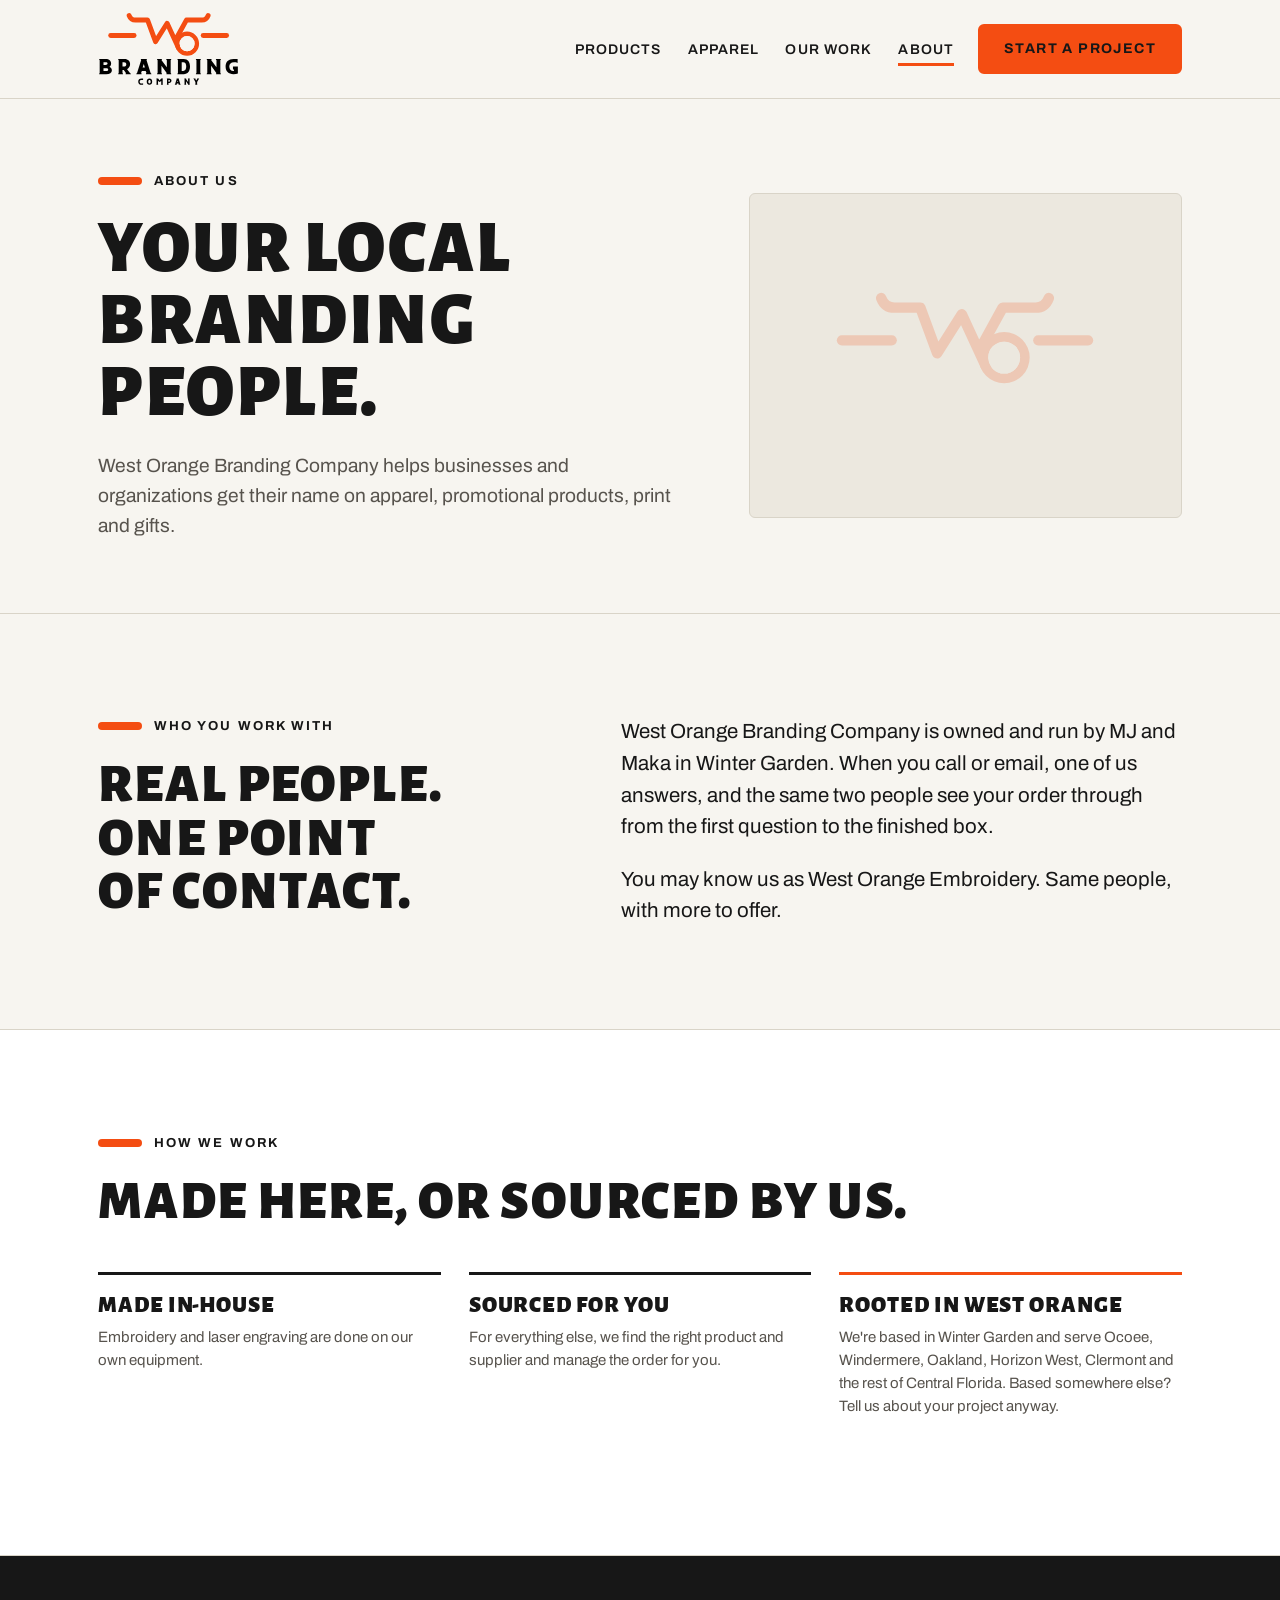
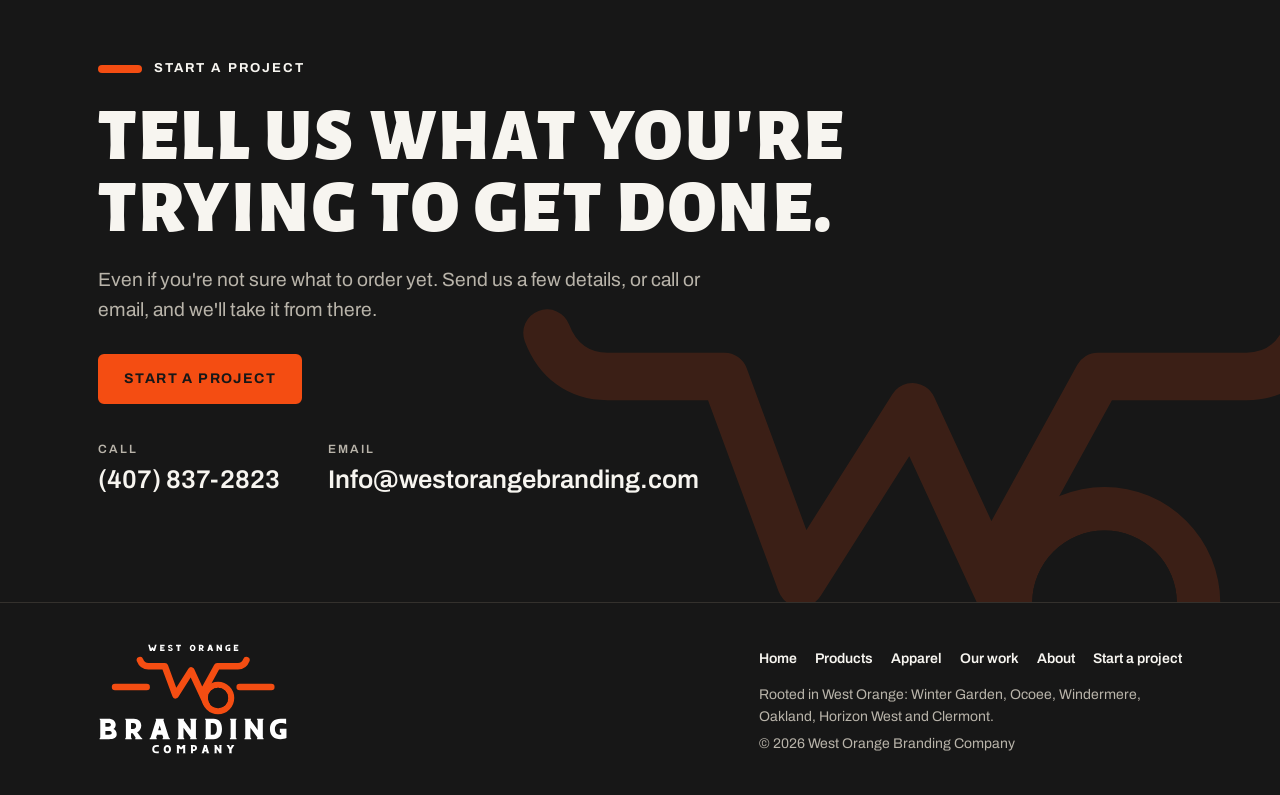
==== about.html @ 49fd9aa2 "Add files via upload" ====
<!doctype html>
<html lang="en">
<head>
<meta charset="utf-8">
<meta name="viewport" content="width=device-width,initial-scale=1,viewport-fit=cover">
<title>About Us | West Orange Branding Company</title>
<meta name="description" content="West Orange Branding Company is a locally owned branding company in Winter Garden, Florida, serving businesses and organizations across West Orange and Central Florida.">
<link rel="canonical" href="https://www.westorangebranding.com/about.html">
<meta property="og:type" content="website">
<meta property="og:title" content="West Orange Branding Company">
<meta property="og:description" content="West Orange Branding Company is a locally owned branding company in Winter Garden, Florida, serving businesses and organizations across West Orange and Central Florida.">
<link rel="icon" type="image/svg+xml" href="favicon.svg">
<link rel="preconnect" href="https://fonts.googleapis.com">
<link rel="preconnect" href="https://fonts.gstatic.com" crossorigin>
<link rel="stylesheet" href="https://fonts.googleapis.com/css2?family=Alegreya+Sans:wght@800;900&family=Archivo:wght@400;500;600;700&display=swap">
<link rel="stylesheet" href="styles.css">
</head>
<body>
<div class="site">
<header class="site-header">
  <div class="wrap">
    <a class="brand" href="index.html" aria-label="West Orange Branding Company, home"><img src="logo-header.svg" alt="WO Branding Company" width="141" height="74"></a>
    <ul class="nav-links"><li><a href="products.html">Products</a></li><li><a href="apparel.html">Apparel</a></li><li><a href="our-work.html">Our work</a></li><li><a href="about.html" aria-current="page">About</a></li></ul>
    <a class="btn btn-primary" href="start-a-project.html">Start a project</a>
  </div>
</header>
<main>
<section class="page-hero split">
  <div class="wrap">
    <div>
      <p class="marker">About us</p>
      <h1 class="display">Your local branding people.</h1>
      <p class="lede">West Orange Branding Company helps businesses and organizations get their name on apparel, promotional products, print and gifts.</p>
    </div>
    <div class="slot r43 "></div>
  </div>
</section>

<section>
  <div class="wrap two">
    <div>
      <p class="marker">Who you work with</p>
      <h2 class="display">Real people. One point of contact.</h2>
    </div>
    <div class="big">
      <p>West Orange Branding Company is owned and run by MJ and Maka in Winter Garden. When you call or email, one of us answers, and the same two people see your order through from the first question to the finished box.</p>
      <p>You may know us as West Orange Embroidery. Same people, with more to offer.</p>
      
    </div>
  </div>
</section>

<section class="alt">
  <div class="wrap">
    <p class="marker">How we work</p>
    <h2 class="display">Made here, or sourced by us.</h2>
    <div class="tiles three">
      <div class="tile"><h3>Made in-house</h3><p>Embroidery and laser engraving are done on our own equipment.</p></div>
      <div class="tile"><h3>Sourced for you</h3><p>For everything else, we find the right product and supplier and manage the order for you.</p></div>
      <div class="tile accent"><h3>Rooted in West Orange</h3><p>We're based in Winter Garden and serve Ocoee, Windermere, Oakland, Horizon West, Clermont and the rest of Central Florida. Based somewhere else? Tell us about your project anyway.</p></div>
    </div>
  </div>
</section>
<section class="dark close">
  <div class="wrap">
    <p class="marker">Start a project</p>
    <h2 class="display">Tell us what you're trying to get done.</h2>
    <p class="lede">Even if you're not sure what to order yet. Send us a few details, or call or email, and we'll take it from there.</p>
    <div class="actions"><a class="btn btn-primary" href="start-a-project.html">Start a project</a></div>
    <dl class="contact">
      <div><dt>Call</dt><dd><a href="tel:+14078372823">(407) 837-2823</a></dd></div>
      <div><dt>Email</dt><dd><a href="mailto:Info@westorangebranding.com">Info@westorangebranding.com</a></dd></div>
    </dl>
  </div>
</section></main>
<footer class="dark">
  <div class="wrap">
    <img src="logo-footer.svg" alt="West Orange Branding Company" width="190" height="112">
    <div>
      <ul class="foot-links"><li><a href="index.html">Home</a></li><li><a href="products.html">Products</a></li><li><a href="apparel.html">Apparel</a></li><li><a href="our-work.html">Our work</a></li><li><a href="about.html">About</a></li><li><a href="start-a-project.html">Start a project</a></li></ul>
      <p>Rooted in West Orange: Winter Garden, Ocoee, Windermere, Oakland, Horizon West and Clermont.</p>
      <p>&copy; 2026 West Orange Branding Company</p>
    </div>
  </div>
</footer></div>
</body>
</html>
---- styles.css ----
/* WOBC site styles.
   Layout: left-aligned grid; the orange capsule bar from the logo marks each section; one dark band closes every page with an oversized WO. */
:root{
  --paper:#F7F5F0;      /* warm white ground */
  --panel:#ECE8DF;      /* photo slots, quiet fills */
  --ink:#171717;        /* text, dark band */
  --ink-soft:#57534D;   /* secondary text */
  --rule:#D9D4C8;       /* hairlines */
  --orange:#F44D12;     /* from the logo master */
  --white:#FFFFFF;
  --on-dark:#F7F5F0;
  --on-dark-soft:#B9B4AA;
  --display:"Alegreya Sans","Optima","Candara","Segoe UI",sans-serif;
  --display-weight:900;
  --body:"Archivo","Helvetica Neue",Arial,sans-serif;
  --gutter:clamp(16px,4vw,48px);
  --max:1180px;
  color-scheme:light;
}
*{box-sizing:border-box}
html{scroll-behavior:smooth}
@media (prefers-reduced-motion:reduce){html{scroll-behavior:auto}}
body{margin:0;background:var(--paper);color:var(--ink);font-family:var(--body);font-size:17px;line-height:1.55;-webkit-font-smoothing:antialiased}
img{max-width:100%}
a{color:inherit}
:focus-visible{outline:3px solid var(--ink);outline-offset:3px}
.dark :focus-visible{outline-color:var(--on-dark)}
.wrap{max-width:var(--max);margin-inline:auto;padding-inline:var(--gutter)}
[id]{scroll-margin-top:120px}

/* review-only material */
.review-bar,.review-only,.todo,.slot .note{display:none}
.review .review-bar,.review .review-only,.review .todo,.review .slot .note{display:block}
.review-bar{background:var(--ink);color:var(--on-dark);font-size:13px}
.review-bar .wrap{padding-block:8px}
.review-bar strong{font-weight:600}
.todo{border:1.5px dashed #B5AE9F;border-radius:6px;background:var(--white);padding:14px 16px;font-size:14px;line-height:1.45;color:var(--ink-soft);max-width:44em;margin:24px 0 0}
.todo b{display:block;color:var(--ink);font-size:12px;letter-spacing:.14em;text-transform:uppercase;margin-bottom:4px}

/* header */
.site-header{position:sticky;top:env(safe-area-inset-top,0px);z-index:10;background:var(--paper);border-bottom:1px solid var(--rule)}
.site-header .wrap{display:flex;flex-wrap:wrap;align-items:center;justify-content:space-between;gap:10px 24px;padding-block:12px}
.brand{display:block;line-height:0}
.brand img{height:74px;width:auto;display:block}
.nav-links{display:flex;gap:26px;list-style:none;margin:0 0 0 auto;padding:0}
.nav-links a{text-decoration:none;font-weight:600;font-size:14px;letter-spacing:.08em;text-transform:uppercase;padding-block:6px;border-bottom:3px solid transparent}
.nav-links a:hover{color:var(--orange)}
.nav-links a[aria-current="page"]{border-bottom-color:var(--orange)}

/* buttons and links */
.btn{display:inline-block;font-family:var(--body);font-weight:700;font-size:14px;letter-spacing:.1em;text-transform:uppercase;text-decoration:none;padding:15px 24px;border-radius:6px;border:2px solid var(--ink);line-height:1.1;white-space:nowrap;cursor:pointer}
.btn-primary{background:var(--orange);border-color:var(--orange);color:var(--ink)}
.btn-primary:hover{background:var(--ink);border-color:var(--ink);color:var(--paper)}
.btn-ghost{background:transparent;color:var(--ink)}
.btn-ghost:hover{background:var(--ink);color:var(--paper)}
.dark .btn-primary:hover{background:var(--on-dark);border-color:var(--on-dark);color:var(--ink)}
.more{display:inline-block;margin-top:14px;font-weight:700;font-size:14px;letter-spacing:.08em;text-transform:uppercase;text-decoration:none;border-bottom:3px solid var(--orange);padding-bottom:2px}
.more:hover{color:var(--orange)}

/* shared type */
.display{font-family:var(--display);font-weight:var(--display-weight);text-transform:uppercase;letter-spacing:.035em;line-height:.98;margin:0;text-wrap:balance}
.wrap .marker{display:flex;align-items:center;gap:12px;font-size:13px;font-weight:700;letter-spacing:.16em;text-transform:uppercase;margin:0 0 22px;max-width:none;color:inherit}
.wrap .marker::before{content:"";width:44px;height:8px;border-radius:4px;background:var(--orange);flex:none}
.lede{font-size:clamp(1.05rem,1.5vw,1.25rem);color:var(--ink-soft);max-width:34em;margin:0}
section{padding-block:clamp(56px,8vw,104px)}
h2.display{font-size:clamp(2rem,4.6vw,3.4rem)}
.alt{background:var(--white);border-block:1px solid var(--rule)}
.head-row{display:flex;flex-wrap:wrap;justify-content:space-between;align-items:flex-end;gap:20px}
.prose p{margin:18px 0 0;font-size:clamp(1.05rem,1.5vw,1.2rem);max-width:32em}

/* photo slots */
.slot{background:var(--panel);border:1px solid var(--rule);border-radius:6px;display:flex;flex-direction:column;justify-content:flex-end;padding:16px;max-width:100%;color:var(--ink-soft);font-size:13px;line-height:1.4;position:relative}
.slot::before{content:"";position:absolute;inset:0;background:url(mark-bars-orange.svg) center 42%/62% auto no-repeat;opacity:.2}
.review .slot{border:1.5px dashed #B5AE9F}
.review .slot::before{opacity:.13}
.slot .note{position:relative}
.slot .note b{display:block;color:var(--ink);font-size:12px;letter-spacing:.14em;text-transform:uppercase;margin-bottom:4px}
.r45{aspect-ratio:4/5}.r11{aspect-ratio:1/1}.r43{aspect-ratio:4/3}.r32{aspect-ratio:3/2}

/* home hero */
.hero{padding-block:clamp(40px,6vw,80px) clamp(48px,7vw,88px)}
.hero .wrap{display:grid;grid-template-columns:minmax(0,1.15fr) minmax(0,.85fr);gap:clamp(28px,5vw,64px);align-items:center}
.hero h1{font-size:clamp(2.7rem,7.4vw,5.9rem)}
.hero h1 em{font-style:normal;color:var(--orange);display:block}
.hero .lede{margin-top:26px}
.actions{display:flex;flex-wrap:wrap;gap:12px;margin-top:32px}
.facts{display:flex;flex-wrap:wrap;gap:8px 28px;list-style:none;padding:22px 0 0;margin:40px 0 0;border-top:1px solid var(--rule);font-size:14px;font-weight:600}
.facts li{display:flex;align-items:center;gap:10px}
.facts li::before{content:"";width:16px;height:5px;border-radius:3px;background:var(--orange)}

/* inner page hero */
.page-hero{padding-block:clamp(40px,6vw,72px) clamp(40px,6vw,72px);border-bottom:1px solid var(--rule)}
.page-hero h1{font-size:clamp(2.4rem,6vw,4.6rem)}
.page-hero .lede{margin-top:22px}
.page-hero.split .wrap{display:grid;grid-template-columns:minmax(0,1.15fr) minmax(0,.85fr);gap:clamp(28px,5vw,64px);align-items:center}

/* two-column text blocks */
.two{display:grid;grid-template-columns:minmax(0,.9fr) minmax(0,1.1fr);gap:clamp(24px,5vw,72px);align-items:start}
.two.media{grid-template-columns:minmax(0,.8fr) minmax(0,1.2fr);align-items:center}
.two .big p{margin:0 0 1em;font-size:clamp(1.05rem,1.6vw,1.3rem);max-width:32em}
.two .big p:last-child{margin-bottom:0}
.aside-note{font-size:15px;color:var(--ink-soft);border-left:3px solid var(--orange);padding-left:14px;margin-top:28px;max-width:34em}

/* text tiles (categories, needs, facts) */
.tiles{display:grid;grid-template-columns:repeat(4,minmax(0,1fr));gap:0 28px;margin-top:44px}
.tiles.three{grid-template-columns:repeat(3,minmax(0,1fr))}
.tiles.two-up{grid-template-columns:repeat(2,minmax(0,1fr))}
.tile{border-top:3px solid var(--ink);padding:18px 0 34px;text-decoration:none;display:block}
.tile h3{font-family:var(--display);font-weight:var(--display-weight);text-transform:uppercase;letter-spacing:.04em;font-size:1.45rem;line-height:1.05;margin:0 0 8px}
.tile p{margin:0;color:var(--ink-soft);font-size:15px}
a.tile:hover{border-top-color:var(--orange)}
a.tile:hover h3{color:var(--orange)}
.tile.accent{border-top-color:var(--orange)}

/* photo cards (collections, apparel types, work) */
.cards{display:grid;grid-template-columns:repeat(4,minmax(0,1fr));gap:40px 24px;margin-top:44px}
.cards.three{grid-template-columns:repeat(3,minmax(0,1fr))}
.card{display:flex;flex-direction:column;min-width:0}
.card h3{font-family:var(--display);font-weight:var(--display-weight);text-transform:uppercase;letter-spacing:.04em;font-size:1.4rem;line-height:1.05;margin:16px 0 6px}
.card p{margin:0;color:var(--ink-soft);font-size:15px}
.card .more{align-self:flex-start;font-size:13px}
.card.solid{background:var(--ink);color:var(--on-dark);border-radius:6px;padding:22px;justify-content:flex-end}
.card.solid h3{margin-top:0}
.card.solid p{color:var(--on-dark-soft)}
.card.solid .more{color:var(--on-dark)}

/* steps */
.steps{display:grid;grid-template-columns:repeat(3,minmax(0,1fr));gap:36px;list-style:none;padding:0;margin:44px 0 0;counter-reset:s}
.steps li{counter-increment:s}
.steps li::before{content:counter(s);font-family:var(--display);font-weight:var(--display-weight);font-size:4.2rem;line-height:.9;color:var(--orange);display:block;margin-bottom:14px}
.steps h3{font-size:1.2rem;font-weight:700;margin:0 0 8px}
.steps p{margin:0;color:var(--ink-soft);font-size:16px}

/* empty state */
.empty{background:var(--white);border:1px solid var(--rule);border-radius:6px;padding:clamp(24px,4vw,44px);max-width:46em}
.empty h2{font-size:clamp(1.6rem,3.4vw,2.4rem)}
.empty p{margin:14px 0 0;color:var(--ink-soft);max-width:34em}

/* form */
.form-grid{display:grid;grid-template-columns:minmax(0,1.3fr) minmax(0,.7fr);gap:clamp(28px,5vw,72px);align-items:start}
form.project{display:grid;grid-template-columns:repeat(2,minmax(0,1fr));gap:18px 20px}
.field{display:flex;flex-direction:column;gap:6px;min-width:0}
.field.full{grid-column:1/-1}
.field label{font-size:14px;font-weight:600}
.field label span{font-weight:400;color:var(--ink-soft)}
.field input,.field select,.field textarea{font:inherit;font-size:16px;color:var(--ink);background:var(--white);border:1.5px solid #B5AE9F;border-radius:6px;padding:12px 12px;width:100%;min-width:0}
.field textarea{min-height:150px;resize:vertical}
.field input:focus,.field select:focus,.field textarea:focus{outline:3px solid var(--ink);outline-offset:1px;border-color:var(--ink)}
.form-foot{grid-column:1/-1;display:flex;flex-wrap:wrap;align-items:center;gap:14px 20px}
.form-foot p{margin:0;font-size:14px;color:var(--ink-soft);max-width:30em}
.status{grid-column:1/-1;margin:0;font-size:15px;font-weight:600;border-left:3px solid var(--orange);padding-left:12px}
.status:empty{display:none}
.side h2{font-size:1.2rem;font-weight:700;margin:0 0 6px}
.side dl{margin:0 0 30px}
.side dt{font-size:12px;letter-spacing:.16em;text-transform:uppercase;color:var(--ink-soft);font-weight:600;margin-top:14px}
.side dd{margin:2px 0 0;font-size:1.15rem;font-weight:600;overflow-wrap:anywhere}
.side dd a{text-decoration:none}
.side dd a:hover{color:var(--orange)}
.side ol{margin:8px 0 0;padding-left:1.2em;color:var(--ink-soft);font-size:15px}
.side li{margin-bottom:6px}

/* closing band */
.dark{background:var(--ink);color:var(--on-dark)}
.close{position:relative;overflow:hidden}
.close::after{content:"";position:absolute;right:-6%;bottom:-22%;width:min(78%,860px);aspect-ratio:654/351;background:url(mark-orange.svg) center/contain no-repeat;opacity:.16;pointer-events:none}
.close .wrap{position:relative;z-index:1}
.close h2{font-size:clamp(2.3rem,6vw,4.6rem)}
.close .lede{color:var(--on-dark-soft);margin-top:20px}
.close .actions{margin-top:30px}
.contact{display:grid;grid-template-columns:repeat(2,minmax(0,max-content));gap:10px 48px;margin:36px 0 0;padding:0}
.contact div{min-width:0}
.contact dt{font-size:12px;letter-spacing:.16em;text-transform:uppercase;color:var(--on-dark-soft);font-weight:600}
.contact dd{margin:2px 0 0;font-size:clamp(1.15rem,2.4vw,1.6rem);font-weight:600;overflow-wrap:anywhere}
.contact dd a{text-decoration:none}
.contact dd a:hover{color:var(--orange)}

/* footer */
footer{border-top:1px solid #34312D}
footer .wrap{display:flex;flex-wrap:wrap;justify-content:space-between;align-items:flex-end;gap:28px;padding-block:40px}
footer img{width:190px;height:auto;display:block}
footer p{margin:0;font-size:14px;color:var(--on-dark-soft);max-width:30em}
footer p + p{margin-top:6px}
.foot-links{display:flex;flex-wrap:wrap;gap:6px 18px;list-style:none;padding:0;margin:0 0 14px;font-size:14px;font-weight:600}
.foot-links a{text-decoration:none}
.foot-links a:hover{color:var(--orange)}

@media (max-width:980px){
  .cards{grid-template-columns:repeat(2,minmax(0,1fr))}
  .cards.three{grid-template-columns:repeat(2,minmax(0,1fr))}
  .tiles{grid-template-columns:repeat(2,minmax(0,1fr))}
}
@media (max-width:900px){
  .nav-links{order:3;width:100%;margin:0;gap:18px;justify-content:space-between}
  .nav-links a{font-size:12px}
  .hero .wrap,.page-hero.split .wrap,.two,.two.media,.form-grid{grid-template-columns:minmax(0,1fr)}
  .hero .slot,.page-hero .slot,.two.media .slot{aspect-ratio:16/10}
  .steps,.tiles.three{grid-template-columns:minmax(0,1fr);gap:28px}
  .tiles.three{gap:0}
  [id]{scroll-margin-top:150px}
}
@media (max-width:520px){
  .brand img{height:58px}
  .site-header .btn{padding:12px 14px;font-size:12px}
  .tiles,.tiles.two-up,.cards,.cards.three{grid-template-columns:minmax(0,1fr)}
  .cards .slot{aspect-ratio:16/10}
  .contact{grid-template-columns:minmax(0,1fr)}
  form.project{grid-template-columns:minmax(0,1fr)}
  .actions .btn{flex:1 1 auto;text-align:center}
}
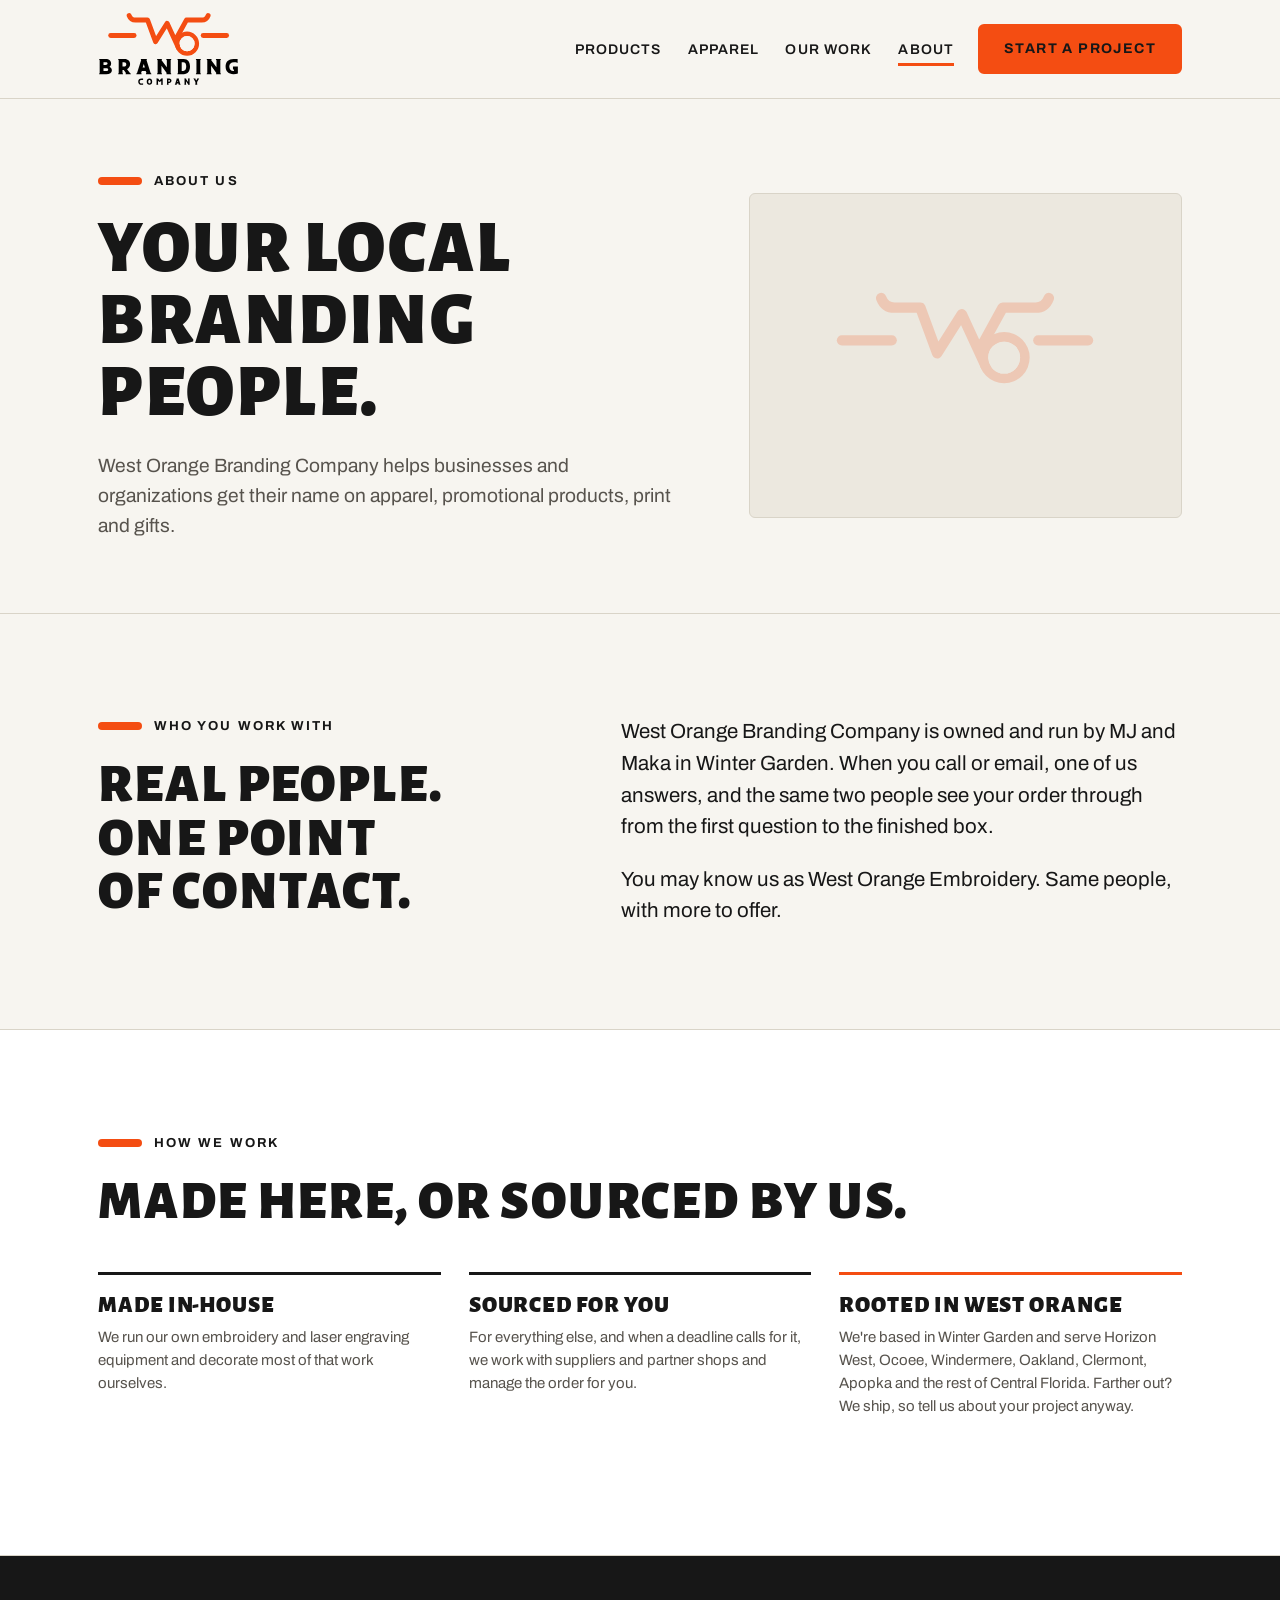
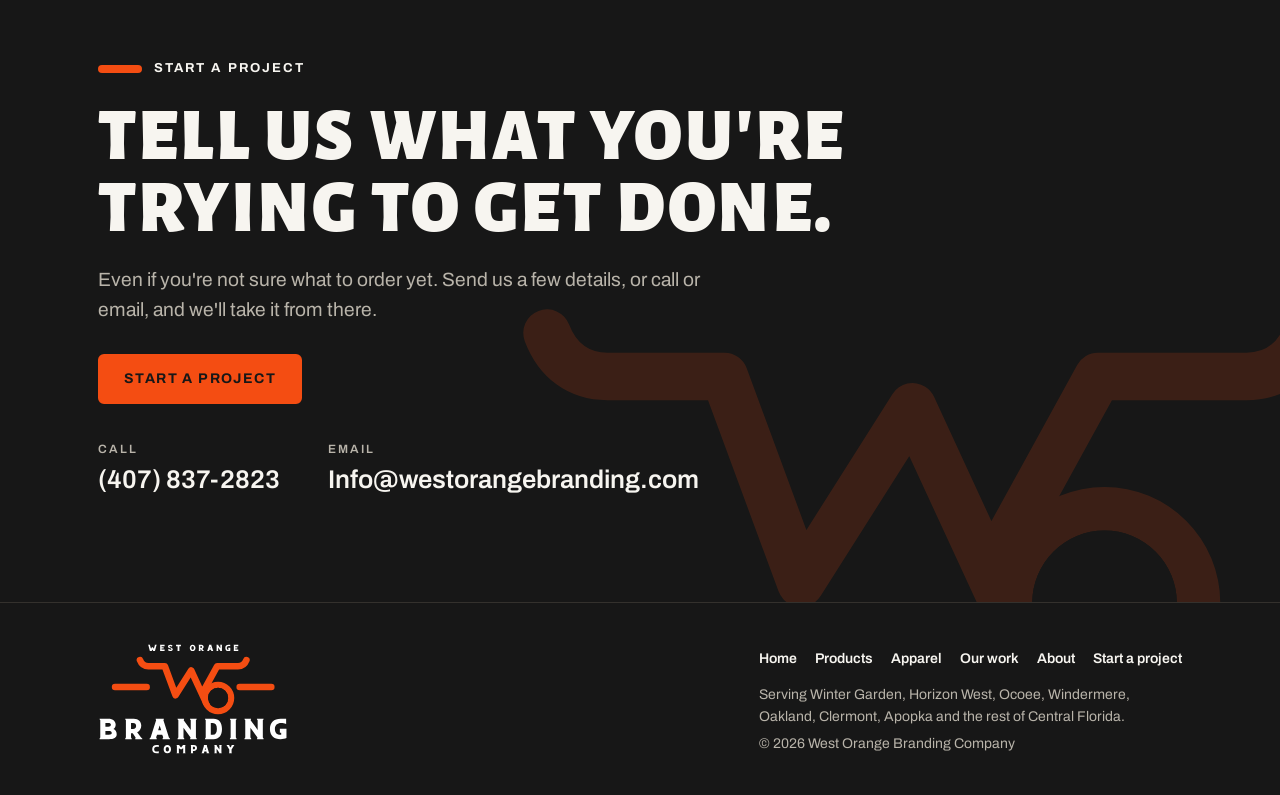
==== commit 59d32995: "Add files via upload" ====
--- a/about.html
+++ b/about.html
@@ -55,9 +55,9 @@
     <p class="marker">How we work</p>
     <h2 class="display">Made here, or sourced by us.</h2>
     <div class="tiles three">
-      <div class="tile"><h3>Made in-house</h3><p>Embroidery and laser engraving are done on our own equipment.</p></div>
-      <div class="tile"><h3>Sourced for you</h3><p>For everything else, we find the right product and supplier and manage the order for you.</p></div>
-      <div class="tile accent"><h3>Rooted in West Orange</h3><p>We're based in Winter Garden and serve Ocoee, Windermere, Oakland, Horizon West, Clermont and the rest of Central Florida. Based somewhere else? Tell us about your project anyway.</p></div>
+      <div class="tile"><h3>Made in-house</h3><p>We run our own embroidery and laser engraving equipment and decorate most of that work ourselves.</p></div>
+      <div class="tile"><h3>Sourced for you</h3><p>For everything else, and when a deadline calls for it, we work with suppliers and partner shops and manage the order for you.</p></div>
+      <div class="tile accent"><h3>Rooted in West Orange</h3><p>We're based in Winter Garden and serve Horizon West, Ocoee, Windermere, Oakland, Clermont, Apopka and the rest of Central Florida. Farther out? We ship, so tell us about your project anyway.</p></div>
     </div>
   </div>
 </section>
@@ -78,7 +78,7 @@
     <img src="logo-footer.svg" alt="West Orange Branding Company" width="190" height="112">
     <div>
       <ul class="foot-links"><li><a href="index.html">Home</a></li><li><a href="products.html">Products</a></li><li><a href="apparel.html">Apparel</a></li><li><a href="our-work.html">Our work</a></li><li><a href="about.html">About</a></li><li><a href="start-a-project.html">Start a project</a></li></ul>
-      <p>Rooted in West Orange: Winter Garden, Ocoee, Windermere, Oakland, Horizon West and Clermont.</p>
+      <p>Serving Winter Garden, Horizon West, Ocoee, Windermere, Oakland, Clermont, Apopka and the rest of Central Florida.</p>
       <p>&copy; 2026 West Orange Branding Company</p>
     </div>
   </div>
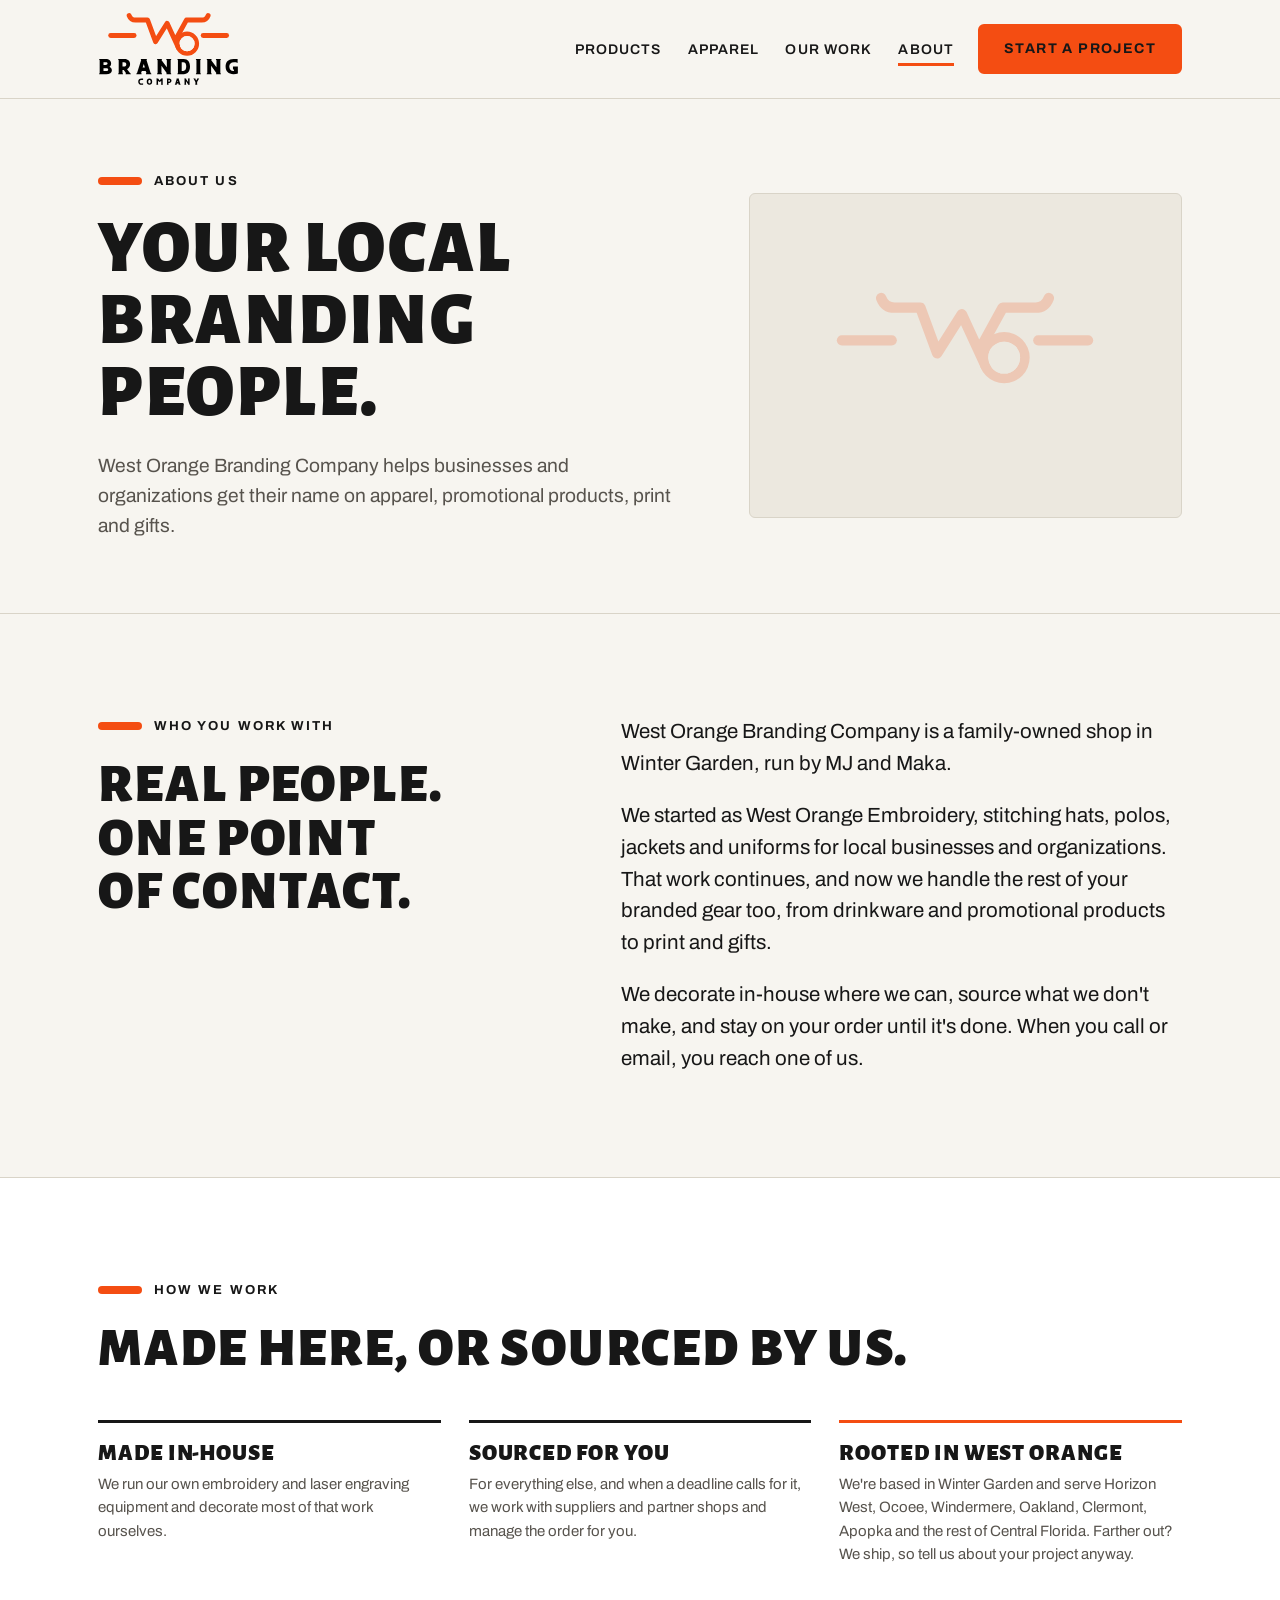
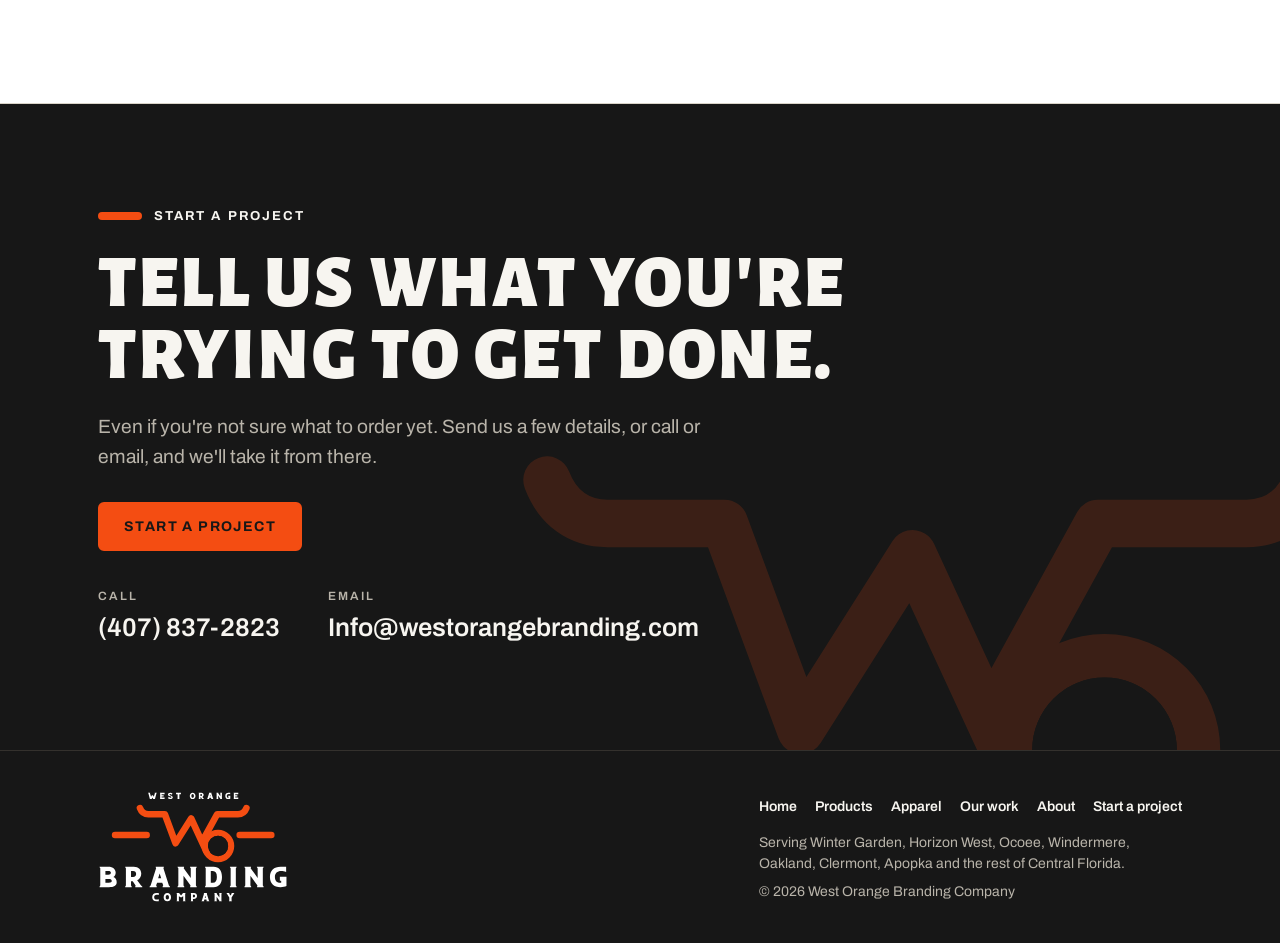
==== commit ec753b67: "Add files via upload" ====
--- a/about.html
+++ b/about.html
@@ -43,8 +43,9 @@
       <h2 class="display">Real people. One point of contact.</h2>
     </div>
     <div class="big">
-      <p>West Orange Branding Company is owned and run by MJ and Maka in Winter Garden. When you call or email, one of us answers, and the same two people see your order through from the first question to the finished box.</p>
-      <p>You may know us as West Orange Embroidery. Same people, with more to offer.</p>
+      <p>West Orange Branding Company is a family-owned shop in Winter Garden, run by MJ and Maka.</p>
+      <p>We started as West Orange Embroidery, stitching hats, polos, jackets and uniforms for local businesses and organizations. That work continues, and now we handle the rest of your branded gear too, from drinkware and promotional products to print and gifts.</p>
+      <p>We decorate in-house where we can, source what we don't make, and stay on your order until it's done. When you call or email, you reach one of us.</p>
       
     </div>
   </div>
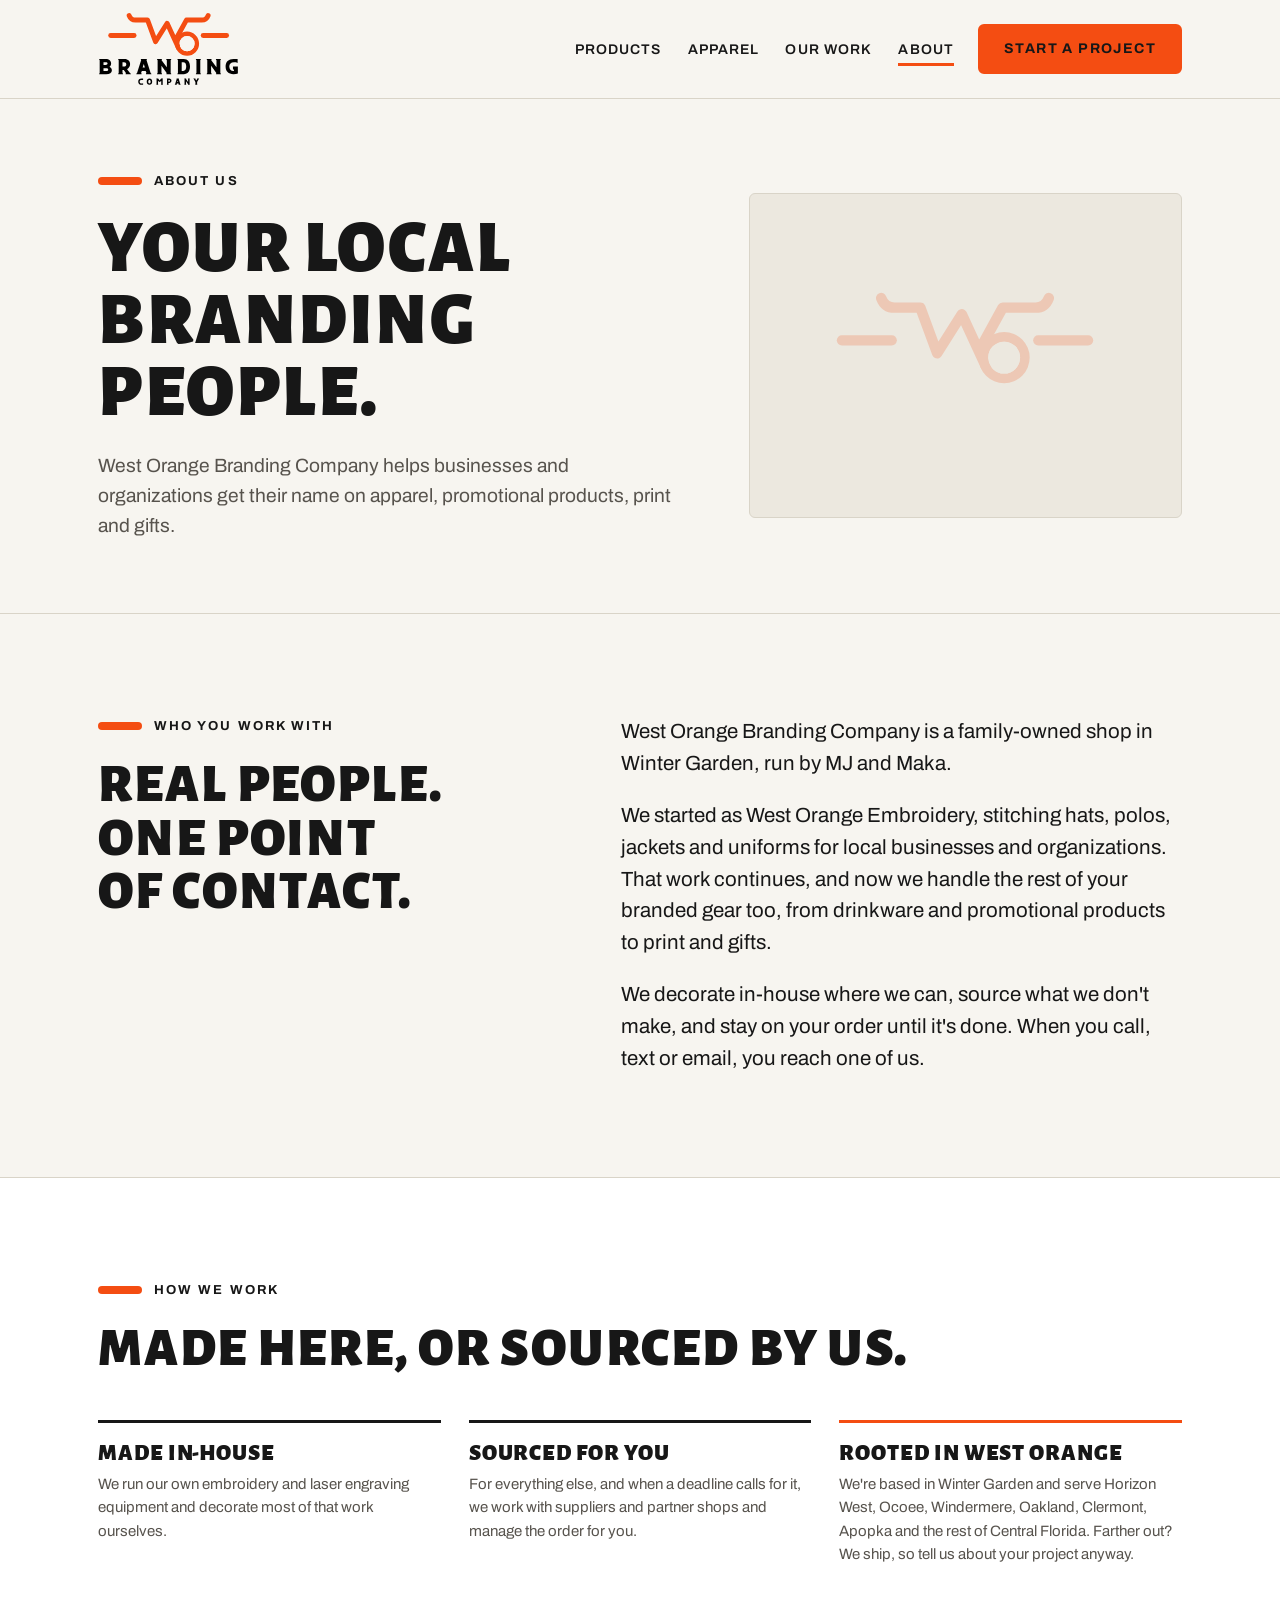
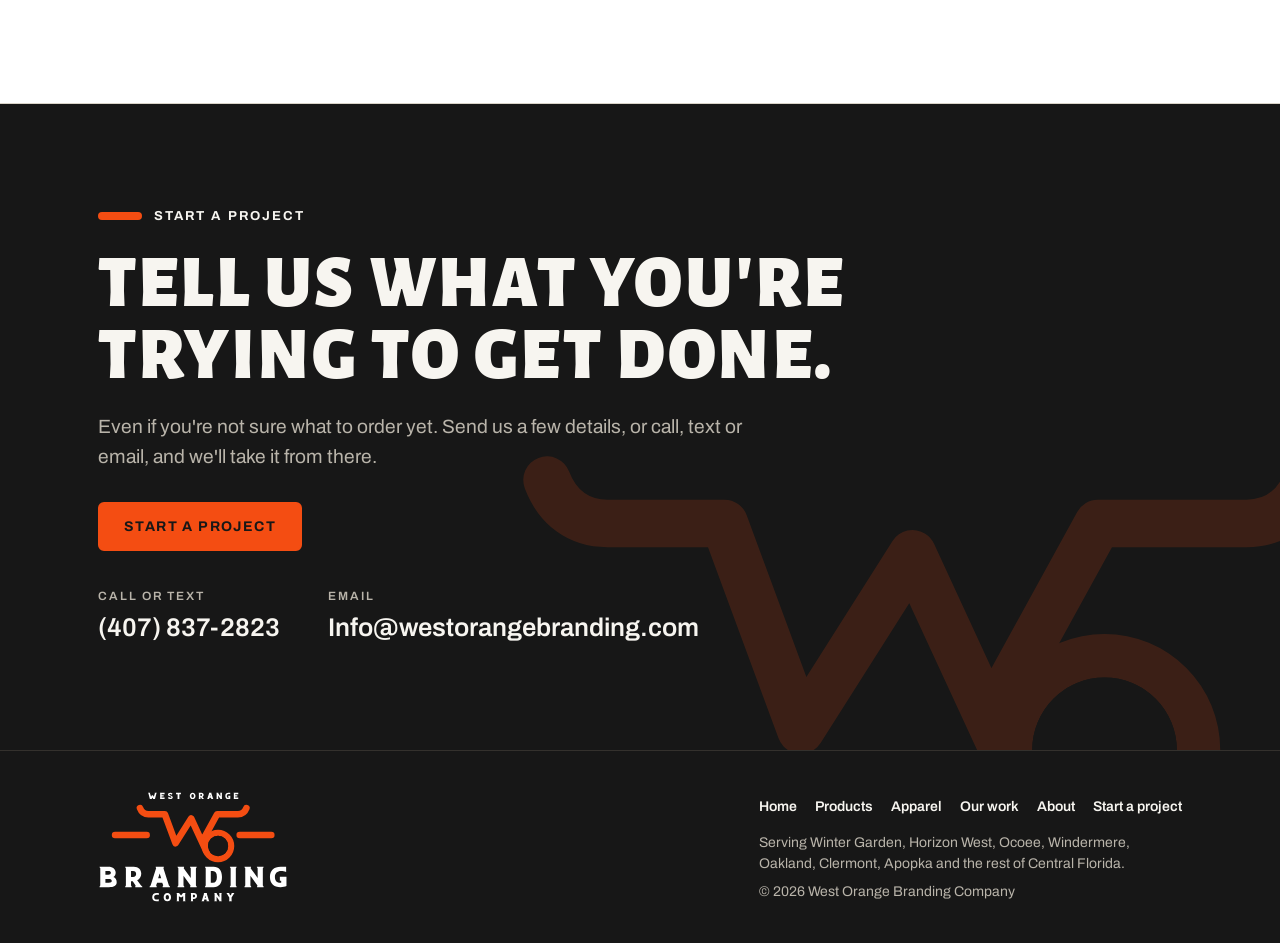
==== commit 5a8bc1ee: "Add files via upload" ====
--- a/about.html
+++ b/about.html
@@ -45,7 +45,7 @@
     <div class="big">
       <p>West Orange Branding Company is a family-owned shop in Winter Garden, run by MJ and Maka.</p>
       <p>We started as West Orange Embroidery, stitching hats, polos, jackets and uniforms for local businesses and organizations. That work continues, and now we handle the rest of your branded gear too, from drinkware and promotional products to print and gifts.</p>
-      <p>We decorate in-house where we can, source what we don't make, and stay on your order until it's done. When you call or email, you reach one of us.</p>
+      <p>We decorate in-house where we can, source what we don't make, and stay on your order until it's done. When you call, text or email, you reach one of us.</p>
       
     </div>
   </div>
@@ -66,10 +66,10 @@
   <div class="wrap">
     <p class="marker">Start a project</p>
     <h2 class="display">Tell us what you're trying to get done.</h2>
-    <p class="lede">Even if you're not sure what to order yet. Send us a few details, or call or email, and we'll take it from there.</p>
+    <p class="lede">Even if you're not sure what to order yet. Send us a few details, or call, text or email, and we'll take it from there.</p>
     <div class="actions"><a class="btn btn-primary" href="start-a-project.html">Start a project</a></div>
     <dl class="contact">
-      <div><dt>Call</dt><dd><a href="tel:+14078372823">(407) 837-2823</a></dd></div>
+      <div><dt>Call or text</dt><dd><a href="tel:+14078372823">(407) 837-2823</a></dd></div>
       <div><dt>Email</dt><dd><a href="mailto:Info@westorangebranding.com">Info@westorangebranding.com</a></dd></div>
     </dl>
   </div>
--- a/styles.css
+++ b/styles.css
@@ -207,3 +207,6 @@
   form.project{grid-template-columns:minmax(0,1fr)}
   .actions .btn{flex:1 1 auto;text-align:center}
 }
+.field input[type=file]{padding:10px;background:var(--white)}
+.page-hero .actions{margin-top:28px}
+.lede a{color:var(--ink);font-weight:600}
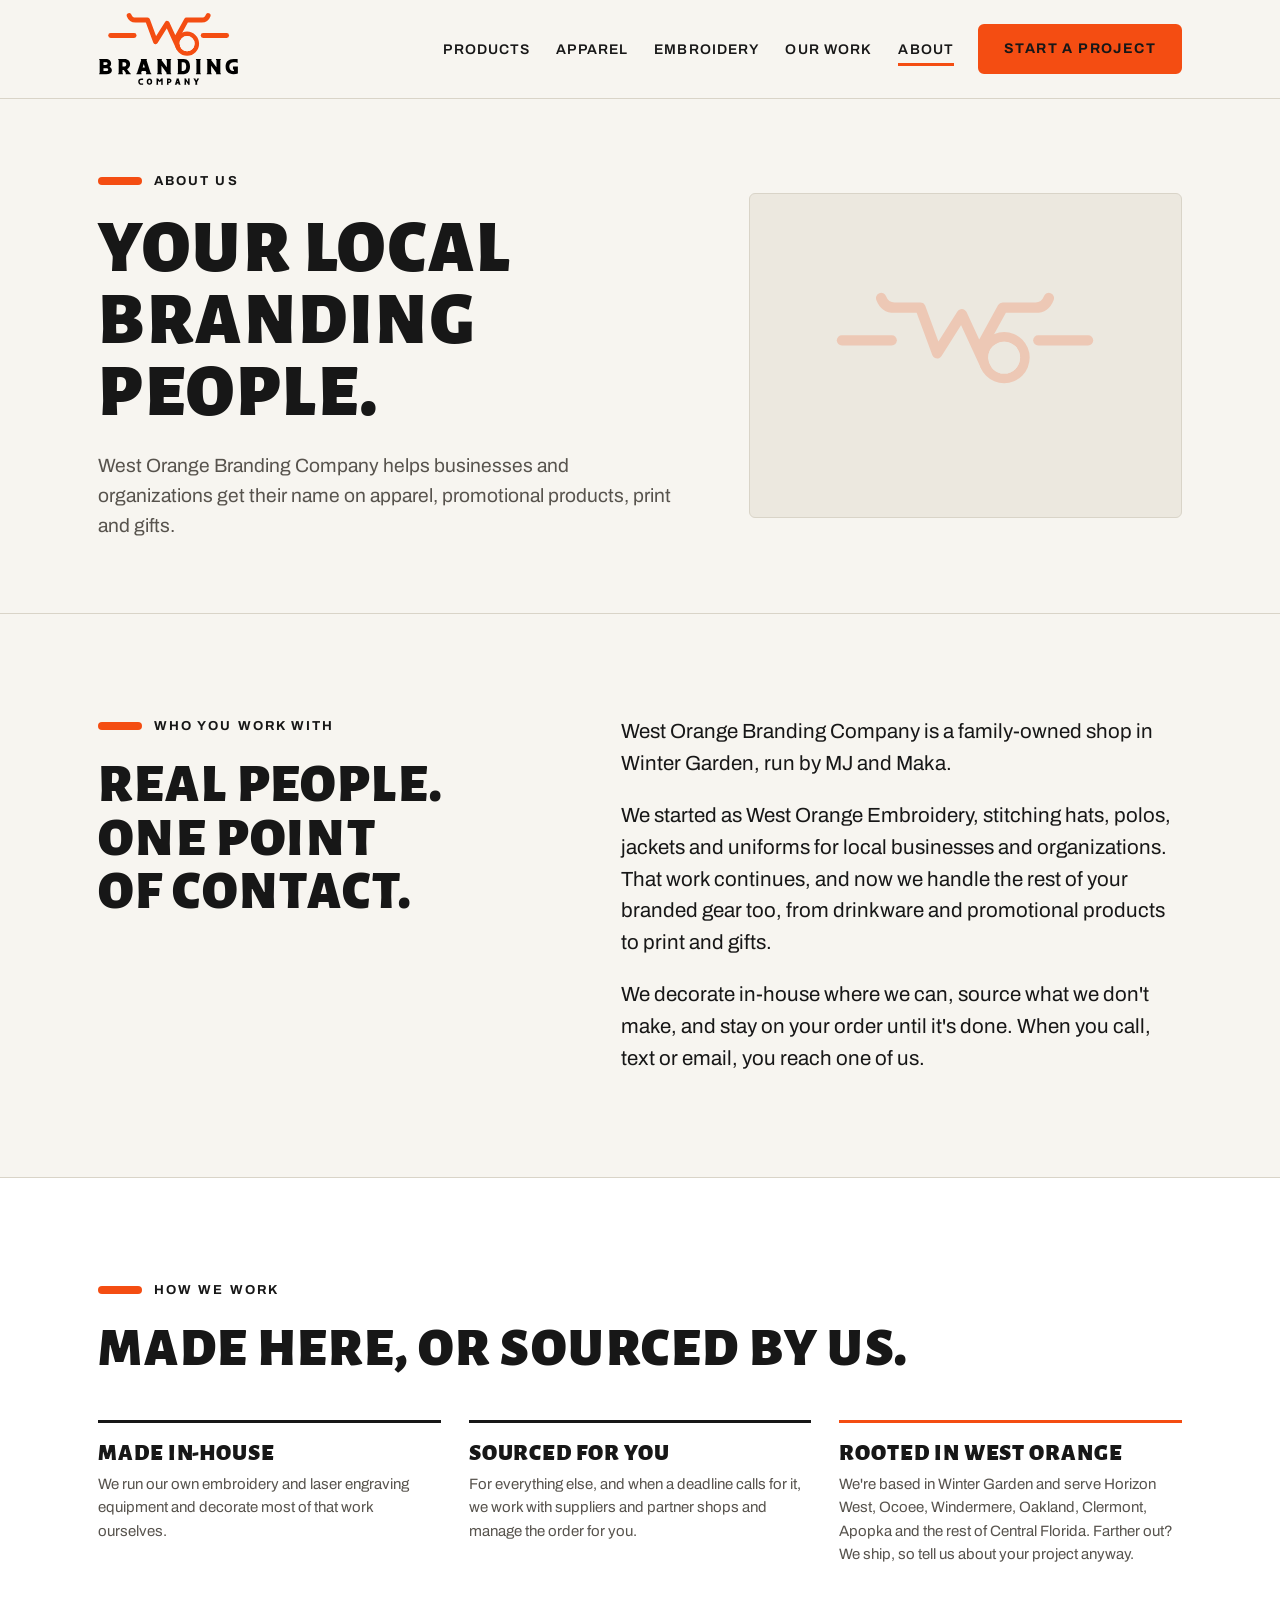
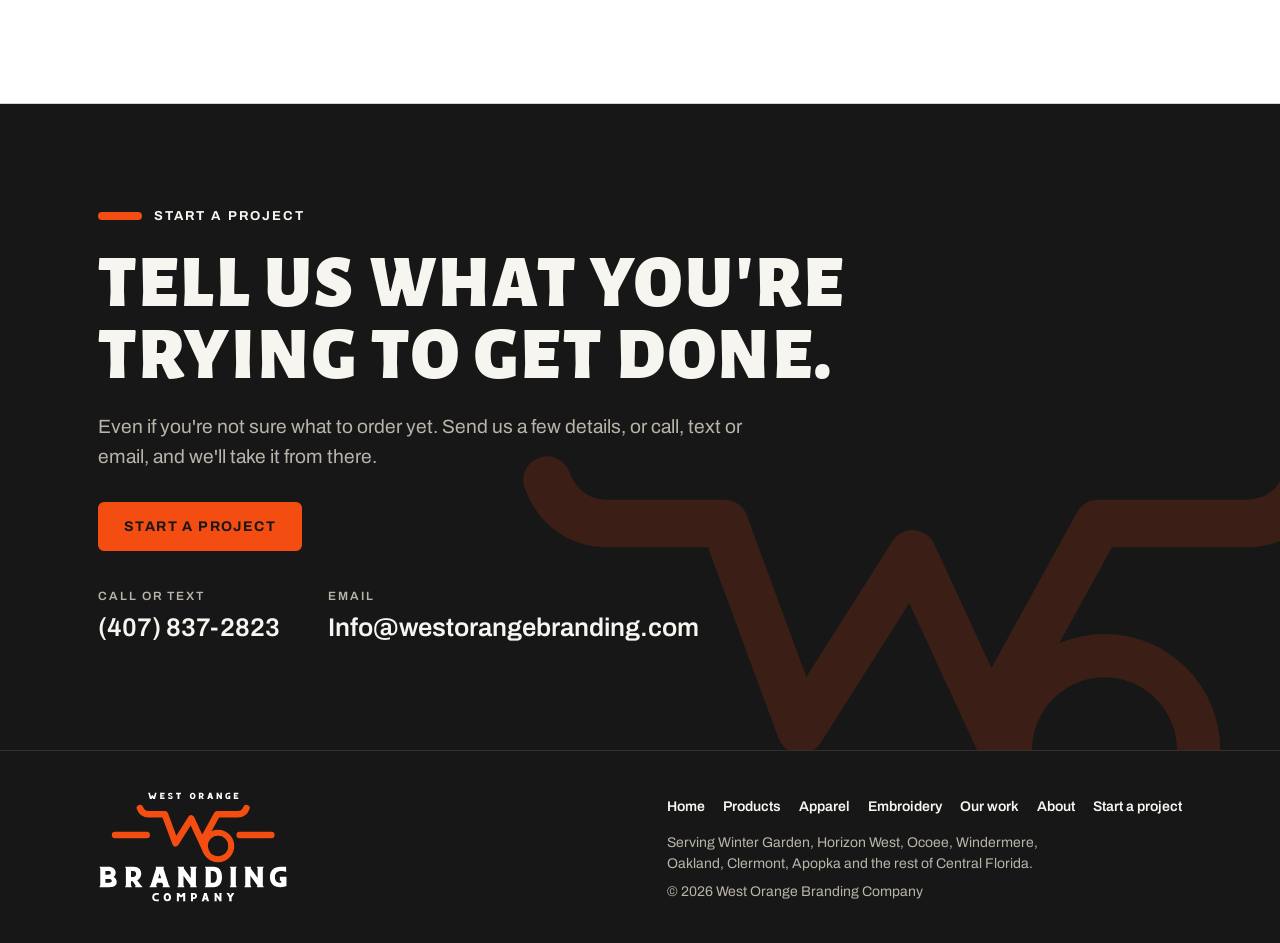
==== commit 1363d434: "Add files via upload" ====
--- a/about.html
+++ b/about.html
@@ -7,8 +7,12 @@
 <meta name="description" content="West Orange Branding Company is a locally owned branding company in Winter Garden, Florida, serving businesses and organizations across West Orange and Central Florida.">
 <link rel="canonical" href="https://www.westorangebranding.com/about.html">
 <meta property="og:type" content="website">
-<meta property="og:title" content="West Orange Branding Company">
+<meta property="og:site_name" content="West Orange Branding Company">
+<meta property="og:title" content="About Us">
 <meta property="og:description" content="West Orange Branding Company is a locally owned branding company in Winter Garden, Florida, serving businesses and organizations across West Orange and Central Florida.">
+<meta property="og:url" content="https://www.westorangebranding.com/about.html">
+<meta property="og:image" content="https://www.westorangebranding.com/share.png">
+<meta name="twitter:card" content="summary_large_image">
 <link rel="icon" type="image/svg+xml" href="favicon.svg">
 <link rel="preconnect" href="https://fonts.googleapis.com">
 <link rel="preconnect" href="https://fonts.gstatic.com" crossorigin>
@@ -20,7 +24,7 @@
 <header class="site-header">
   <div class="wrap">
     <a class="brand" href="index.html" aria-label="West Orange Branding Company, home"><img src="logo-header.svg" alt="WO Branding Company" width="141" height="74"></a>
-    <ul class="nav-links"><li><a href="products.html">Products</a></li><li><a href="apparel.html">Apparel</a></li><li><a href="our-work.html">Our work</a></li><li><a href="about.html" aria-current="page">About</a></li></ul>
+    <ul class="nav-links"><li><a href="products.html">Products</a></li><li><a href="apparel.html">Apparel</a></li><li><a href="https://westorangeembroidery.com/">Embroidery</a></li><li><a href="our-work.html">Our work</a></li><li><a href="about.html" aria-current="page">About</a></li></ul>
     <a class="btn btn-primary" href="start-a-project.html">Start a project</a>
   </div>
 </header>
@@ -78,7 +82,7 @@
   <div class="wrap">
     <img src="logo-footer.svg" alt="West Orange Branding Company" width="190" height="112">
     <div>
-      <ul class="foot-links"><li><a href="index.html">Home</a></li><li><a href="products.html">Products</a></li><li><a href="apparel.html">Apparel</a></li><li><a href="our-work.html">Our work</a></li><li><a href="about.html">About</a></li><li><a href="start-a-project.html">Start a project</a></li></ul>
+      <ul class="foot-links"><li><a href="index.html">Home</a></li><li><a href="products.html">Products</a></li><li><a href="apparel.html">Apparel</a></li><li><a href="https://westorangeembroidery.com/">Embroidery</a></li><li><a href="our-work.html">Our work</a></li><li><a href="about.html">About</a></li><li><a href="start-a-project.html">Start a project</a></li></ul>
       <p>Serving Winter Garden, Horizon West, Ocoee, Windermere, Oakland, Clermont, Apopka and the rest of Central Florida.</p>
       <p>&copy; 2026 West Orange Branding Company</p>
     </div>
--- a/styles.css
+++ b/styles.css
@@ -199,6 +199,8 @@
   [id]{scroll-margin-top:150px}
 }
 @media (max-width:520px){
+  .nav-links{gap:6px 10px;flex-wrap:wrap}
+  .nav-links a{font-size:11px;letter-spacing:.04em}
   .brand img{height:58px}
   .site-header .btn{padding:12px 14px;font-size:12px}
   .tiles,.tiles.two-up,.cards,.cards.three{grid-template-columns:minmax(0,1fr)}
@@ -210,3 +212,16 @@
 .field input[type=file]{padding:10px;background:var(--white)}
 .page-hero .actions{margin-top:28px}
 .lede a{color:var(--ink);font-weight:600}
+
+/* real photos in slots */
+figure.slot{margin:0}
+.slot.has-img,.review .slot.has-img{padding:0;border:0;overflow:hidden;background:var(--panel)}
+.slot.has-img::before{display:none}
+.slot.has-img img{width:100%;height:100%;object-fit:cover;display:block}
+
+/* whole card is the link */
+a.card{text-decoration:none;color:inherit}
+a.card:hover h3,a.card:hover .more{color:var(--orange)}
+a.card:hover .slot{border-color:var(--ink)}
+a.card.solid:hover h3{color:var(--on-dark)}
+a.card.solid:hover .more{color:var(--orange)}
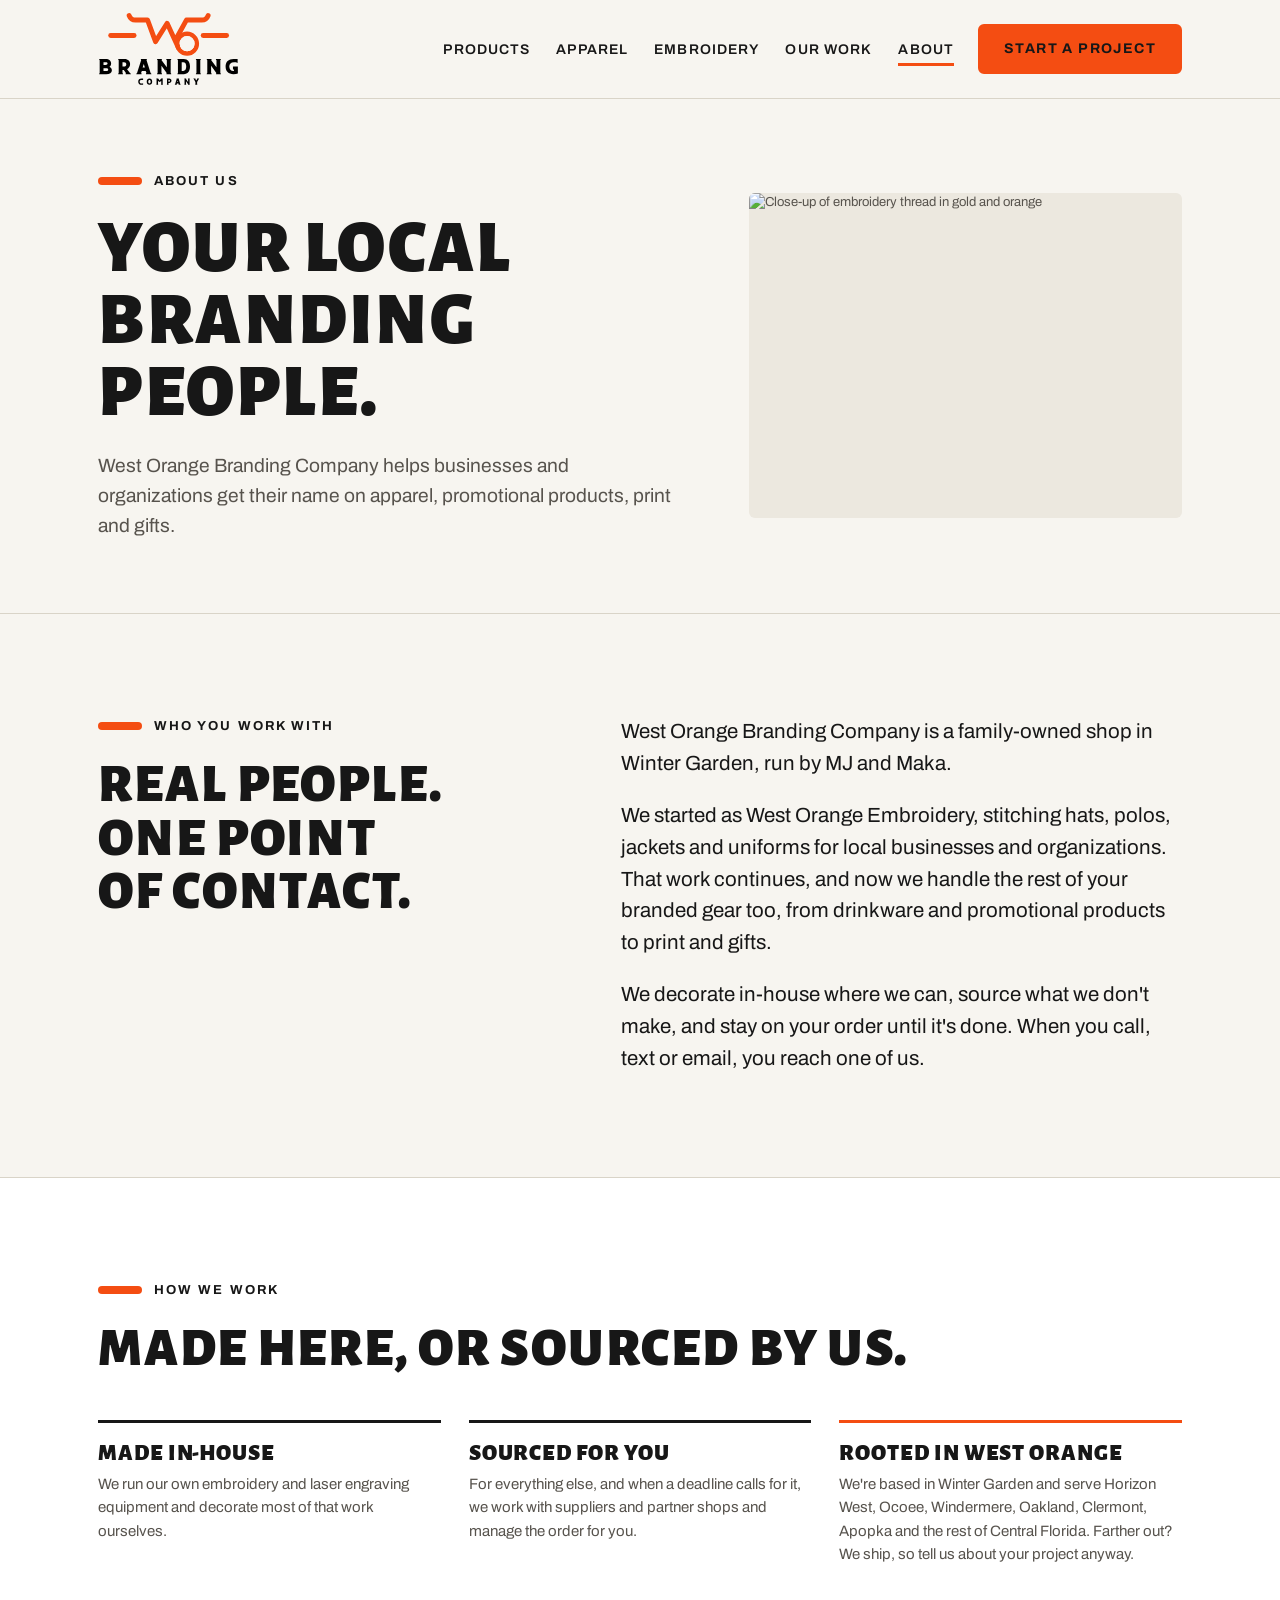
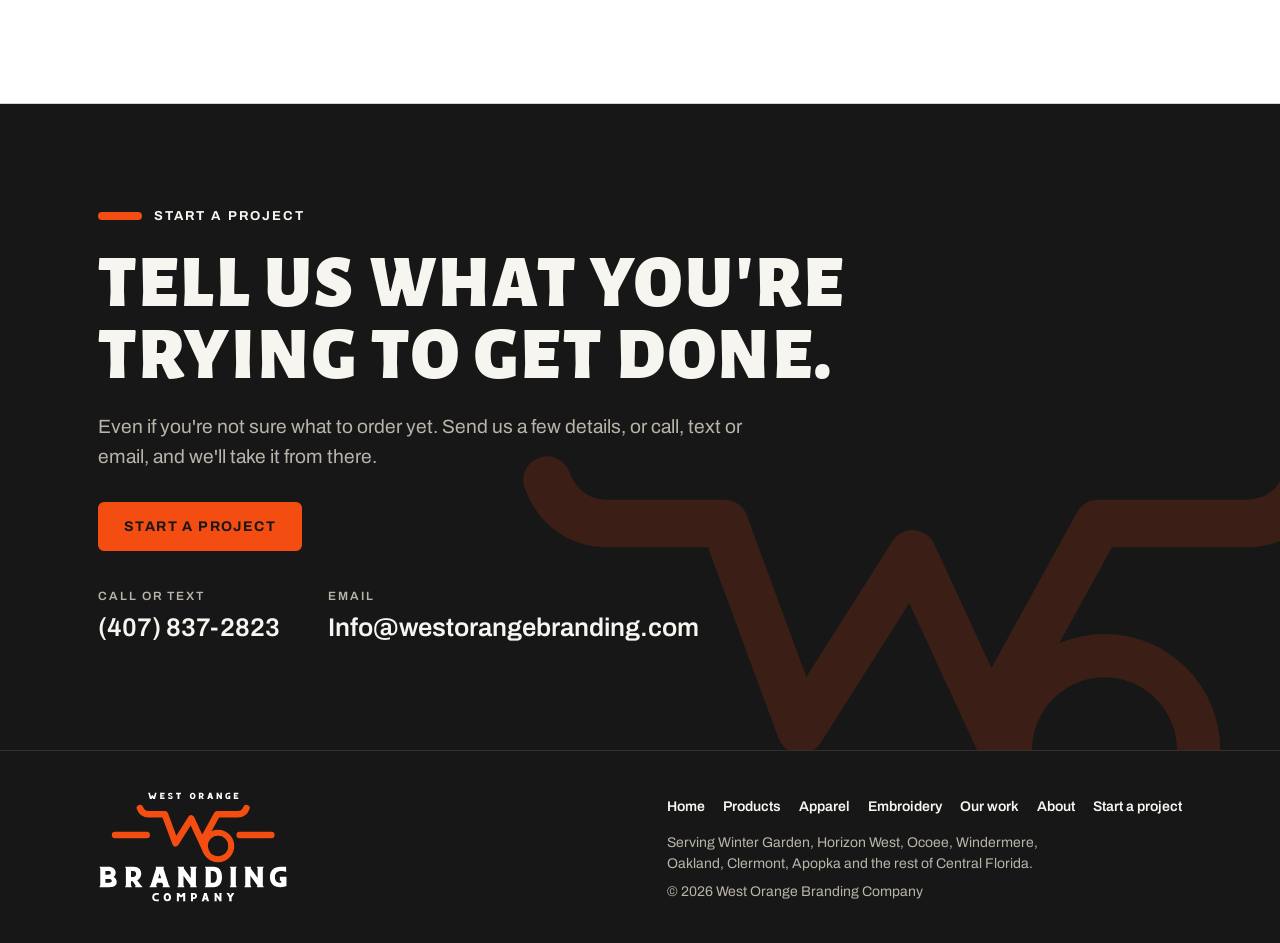
==== commit 20169c90: "Add files via upload" ====
--- a/about.html
+++ b/about.html
@@ -36,7 +36,7 @@
       <h1 class="display">Your local branding people.</h1>
       <p class="lede">West Orange Branding Company helps businesses and organizations get their name on apparel, promotional products, print and gifts.</p>
     </div>
-    <div class="slot r43 "></div>
+    <div class="slot r43 has-img"><img src="images/about-hero.jpg" alt="Close-up of embroidery thread in gold and orange" width="800" height="600" fetchpriority="high"></div>
   </div>
 </section>
 
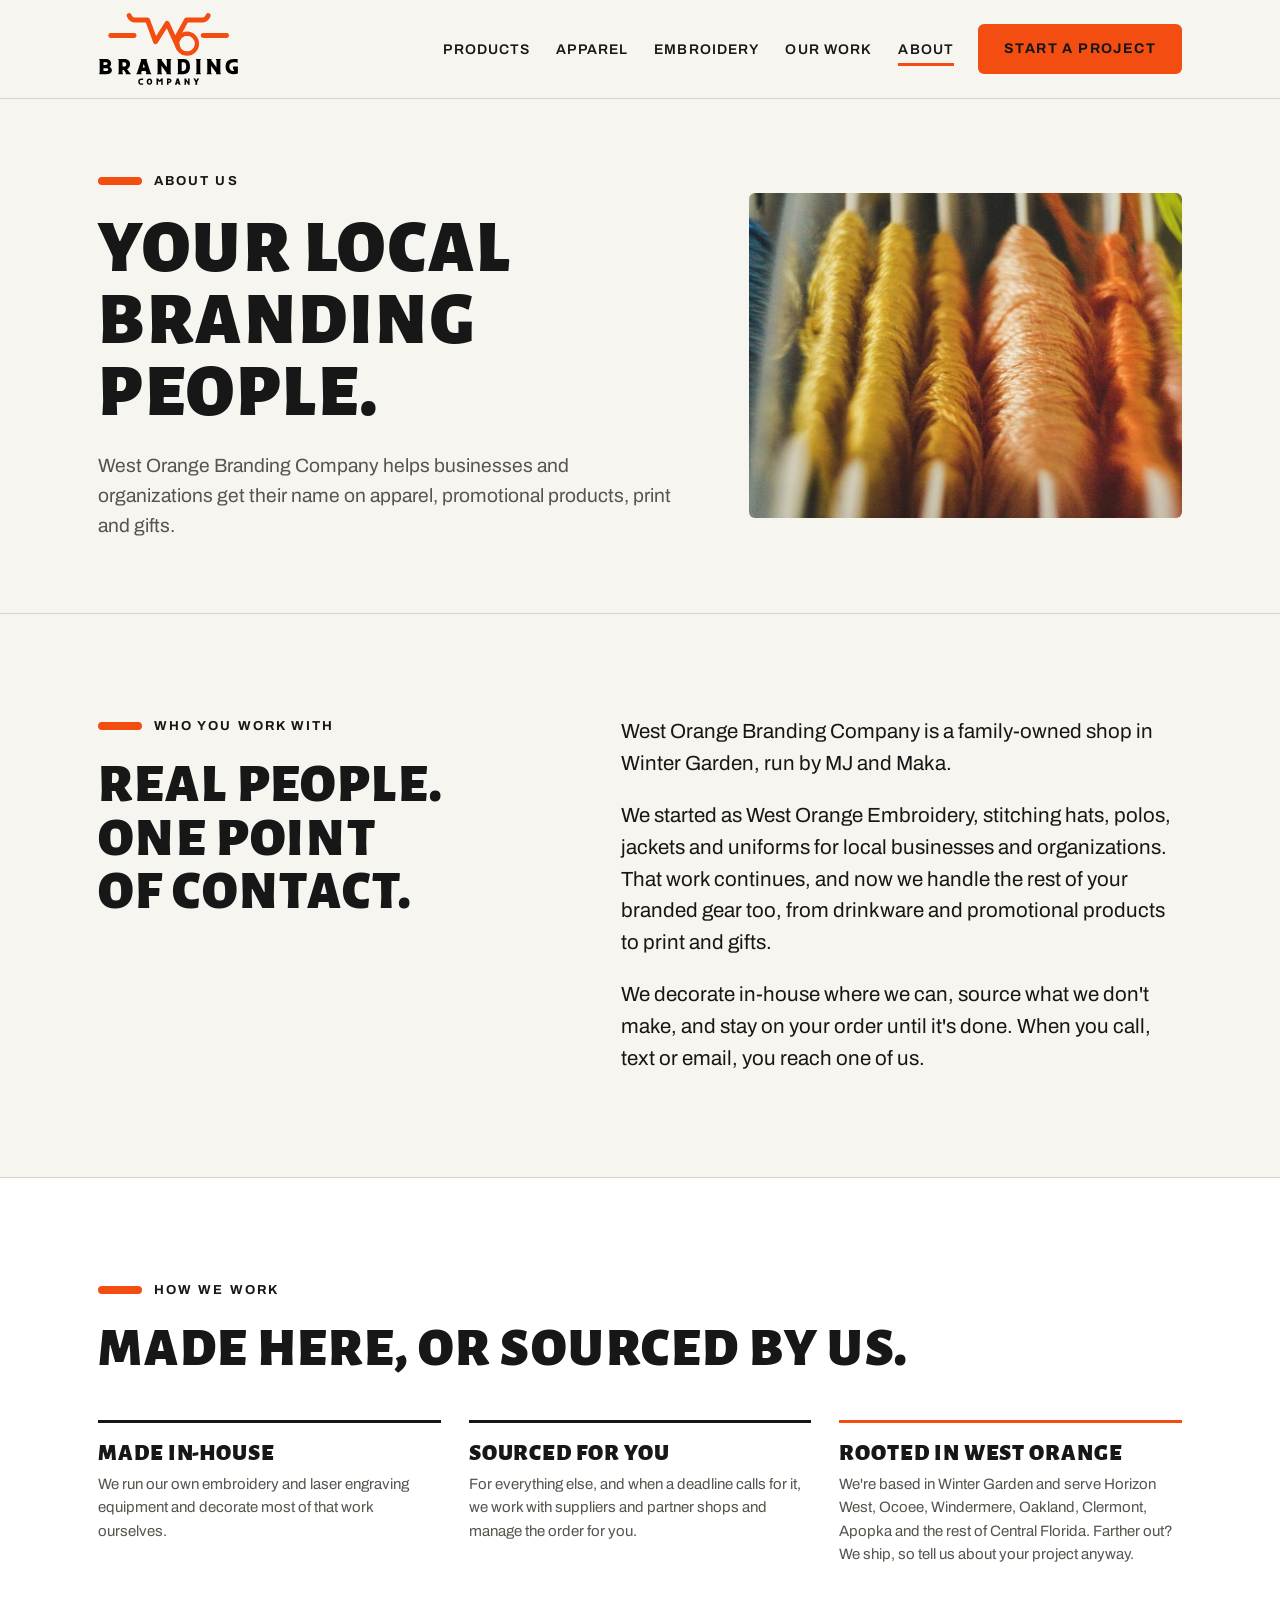
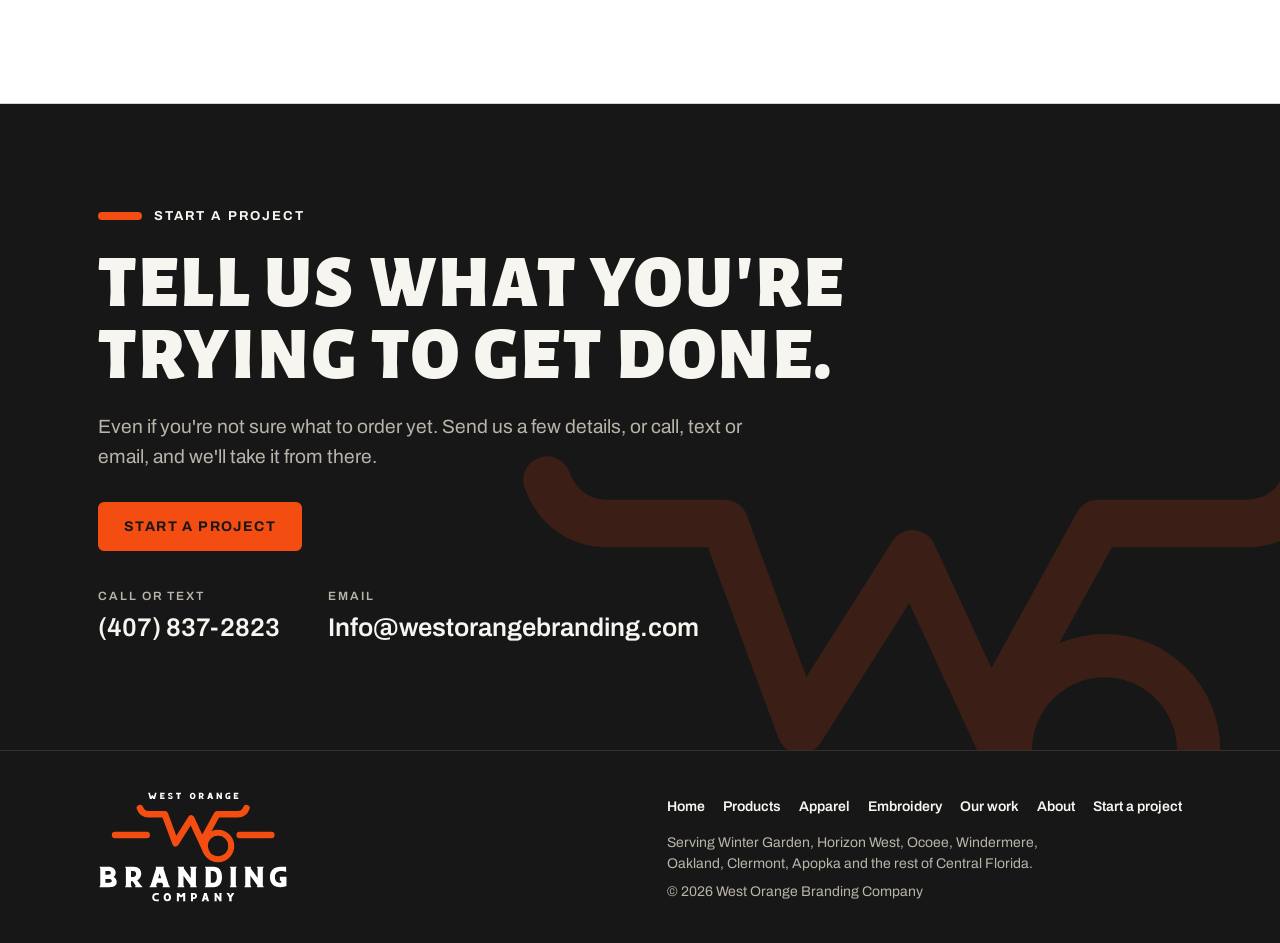
==== commit 0551b1e8: "Add files via upload" ====
--- a/about.html
+++ b/about.html
@@ -36,7 +36,7 @@
       <h1 class="display">Your local branding people.</h1>
       <p class="lede">West Orange Branding Company helps businesses and organizations get their name on apparel, promotional products, print and gifts.</p>
     </div>
-    <div class="slot r43 has-img"><img src="images/about-hero.jpg" alt="Close-up of embroidery thread in gold and orange" width="800" height="600" fetchpriority="high"></div>
+    <div class="slot r43 has-img"><img src="about-hero.jpg" alt="Close-up of embroidery thread in gold and orange" width="800" height="600" fetchpriority="high"></div>
   </div>
 </section>
 
